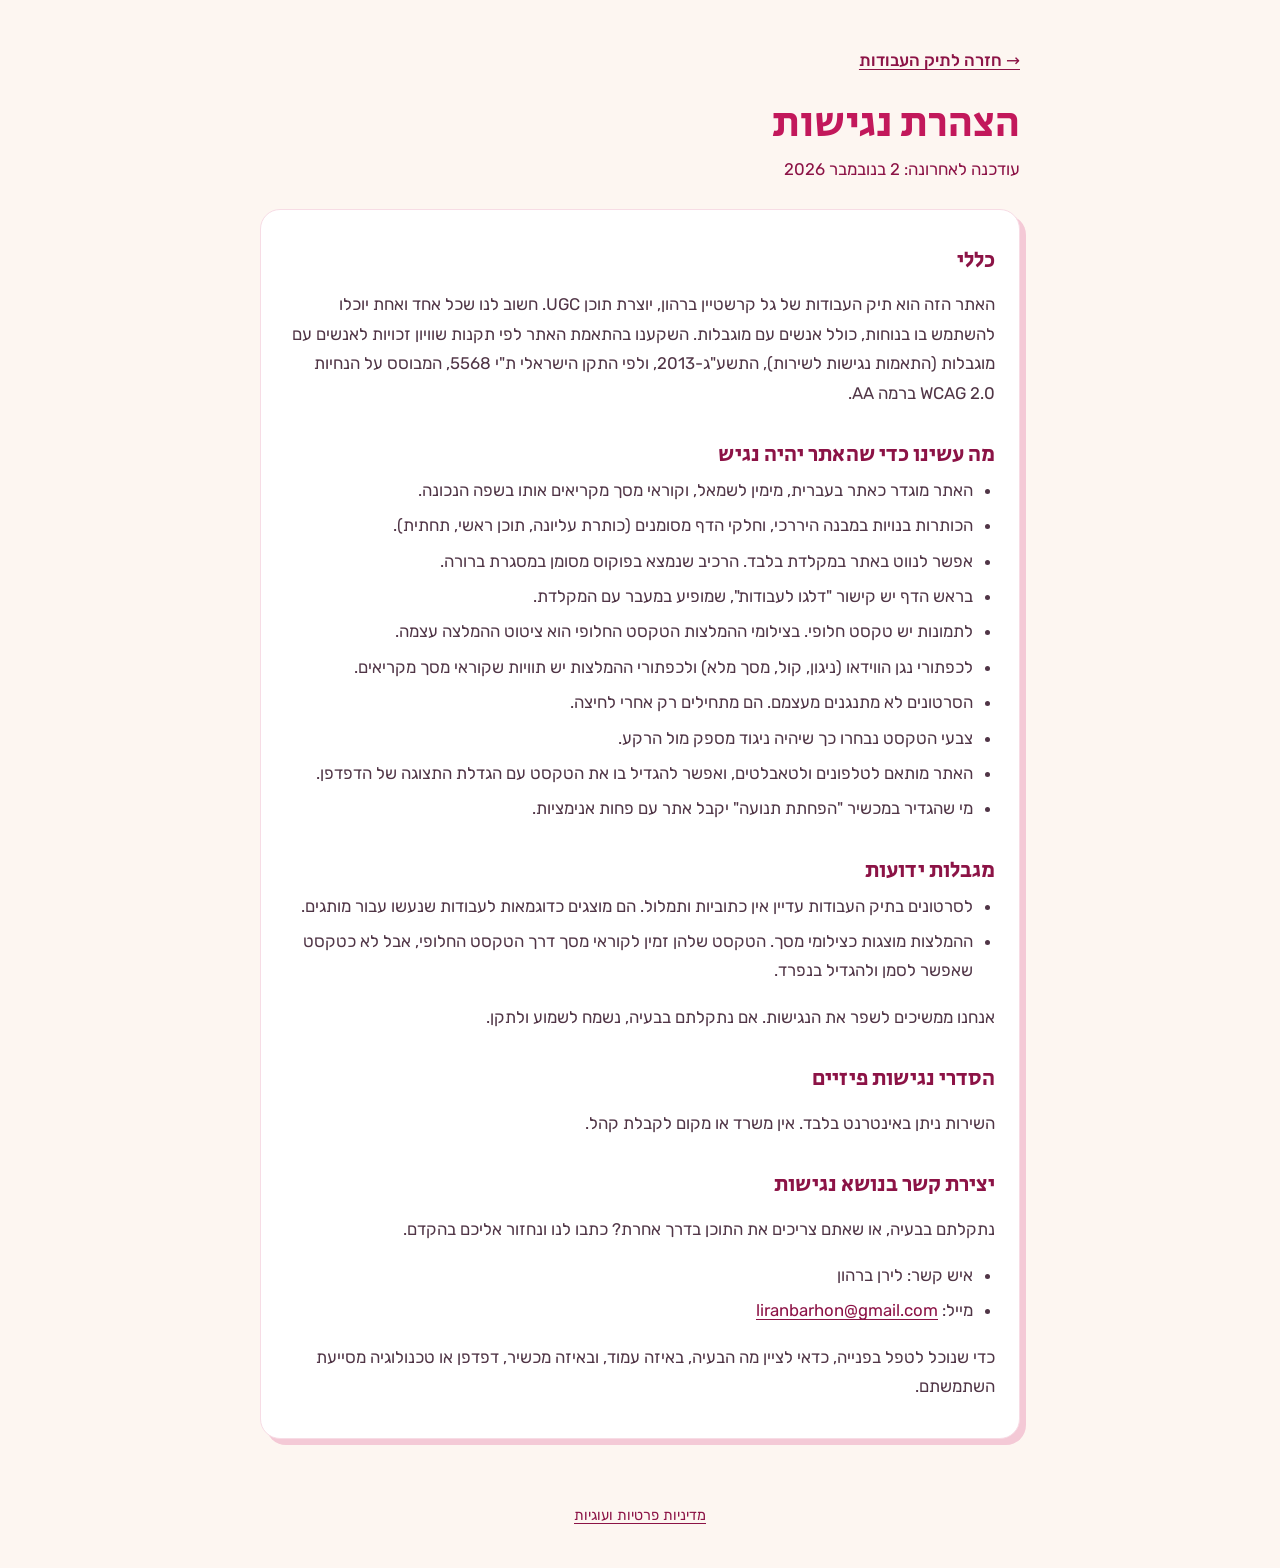
==== accessibility.html @ d241df8f "Add accessibility statement, privacy and cookie policy; self-host fonts Co-Authored-By: Claude Opus " ====
<!doctype html>
<html lang="he" dir="rtl">
<head>
<meta charset="utf-8">
<meta name="viewport" content="width=device-width,initial-scale=1">
<title>הצהרת נגישות | גל קרשטיין ברהון</title>
<meta name="description" content="הצהרת הנגישות של אתר תיק העבודות של גל קרשטיין ברהון.">
<link rel="canonical" href="https://gal-ugc.pages.dev/accessibility.html">
<link rel="stylesheet" href="fonts/fonts.css">
<style>
:root{--cream:#fdf6f1;--blush:#f7dce5;--rose:#f4c9d6;--berry:#c2185b;--berry-dark:#8c1346;--ink:#503546}
*{box-sizing:border-box}
body{margin:0;background:var(--cream);color:var(--ink);font-family:'Rubik',system-ui,sans-serif;font-size:1.05rem;line-height:1.75}
.wrap{width:min(760px,100% - 32px);margin-inline:auto;padding-block:40px 64px}
.back{display:inline-block;color:var(--berry-dark);font-weight:500;text-underline-offset:3px;padding:6px 0}
h1,h2{font-family:'Secular One','Rubik',sans-serif;font-weight:400;line-height:1.2;color:var(--berry-dark)}
h1{font-size:clamp(1.9rem,6vw,2.6rem);margin:18px 0 6px;color:var(--berry)}
h2{font-size:1.35rem;margin:34px 0 8px}
.updated{margin:0 0 24px;color:var(--berry-dark)}
.card{background:#fff;border:1.5px solid var(--blush);border-radius:20px;padding:4px 24px 20px;box-shadow:6px 6px 0 var(--rose)}
ul{padding-inline-start:22px;margin:8px 0}
li{margin-bottom:6px}
a{color:var(--berry-dark);text-underline-offset:3px}
a:focus-visible{outline:3px solid var(--berry);outline-offset:2px}
footer{text-align:center;padding:0 16px 40px;font-size:.9rem}
</style>
</head>
<body>
<div class="wrap">
<a class="back" href="./">→ חזרה לתיק העבודות</a>
<main>
<h1>הצהרת נגישות</h1>
<p class="updated">עודכנה לאחרונה: 2 בנובמבר 2026</p>

<div class="card">
<h2>כללי</h2>
<p>האתר הזה הוא תיק העבודות של גל קרשטיין ברהון, יוצרת תוכן UGC. חשוב לנו שכל אחד ואחת יוכלו להשתמש בו בנוחות, כולל אנשים עם מוגבלות. השקענו בהתאמת האתר לפי תקנות שוויון זכויות לאנשים עם מוגבלות (התאמות נגישות לשירות), התשע"ג-2013, ולפי התקן הישראלי ת"י 5568, המבוסס על הנחיות WCAG 2.0 ברמה AA.</p>

<h2>מה עשינו כדי שהאתר יהיה נגיש</h2>
<ul>
<li>האתר מוגדר כאתר בעברית, מימין לשמאל, וקוראי מסך מקריאים אותו בשפה הנכונה.</li>
<li>הכותרות בנויות במבנה היררכי, וחלקי הדף מסומנים (כותרת עליונה, תוכן ראשי, תחתית).</li>
<li>אפשר לנווט באתר במקלדת בלבד. הרכיב שנמצא בפוקוס מסומן במסגרת ברורה.</li>
<li>בראש הדף יש קישור "דלגו לעבודות", שמופיע במעבר עם המקלדת.</li>
<li>לתמונות יש טקסט חלופי. בצילומי ההמלצות הטקסט החלופי הוא ציטוט ההמלצה עצמה.</li>
<li>לכפתורי נגן הווידאו (ניגון, קול, מסך מלא) ולכפתורי ההמלצות יש תוויות שקוראי מסך מקריאים.</li>
<li>הסרטונים לא מתנגנים מעצמם. הם מתחילים רק אחרי לחיצה.</li>
<li>צבעי הטקסט נבחרו כך שיהיה ניגוד מספק מול הרקע.</li>
<li>האתר מותאם לטלפונים ולטאבלטים, ואפשר להגדיל בו את הטקסט עם הגדלת התצוגה של הדפדפן.</li>
<li>מי שהגדיר במכשיר "הפחתת תנועה" יקבל אתר עם פחות אנימציות.</li>
</ul>

<h2>מגבלות ידועות</h2>
<ul>
<li>לסרטונים בתיק העבודות עדיין אין כתוביות ותמלול. הם מוצגים כדוגמאות לעבודות שנעשו עבור מותגים.</li>
<li>ההמלצות מוצגות כצילומי מסך. הטקסט שלהן זמין לקוראי מסך דרך הטקסט החלופי, אבל לא כטקסט שאפשר לסמן ולהגדיל בנפרד.</li>
</ul>
<p>אנחנו ממשיכים לשפר את הנגישות. אם נתקלתם בבעיה, נשמח לשמוע ולתקן.</p>

<h2>הסדרי נגישות פיזיים</h2>
<p>השירות ניתן באינטרנט בלבד. אין משרד או מקום לקבלת קהל.</p>

<h2>יצירת קשר בנושא נגישות</h2>
<p>נתקלתם בבעיה, או שאתם צריכים את התוכן בדרך אחרת? כתבו לנו ונחזור אליכם בהקדם.</p>
<ul>
<li>איש קשר: לירן ברהון</li>
<li>מייל: <a href="mailto:liranbarhon@gmail.com">liranbarhon@gmail.com</a></li>
</ul>
<p>כדי שנוכל לטפל בפנייה, כדאי לציין מה הבעיה, באיזה עמוד, ובאיזה מכשיר, דפדפן או טכנולוגיה מסייעת השתמשתם.</p>
</div>
</main>
</div>
<footer><a href="privacy.html">מדיניות פרטיות ועוגיות</a></footer>
</body>
</html>
---- fonts/fonts.css ----
/* hebrew */
@font-face {
  font-family: 'Fredoka';
  font-style: normal;
  font-weight: 400;
  font-stretch: 100%;
  font-display: swap;
  src: url(fredoka-X7n64b87HvSqjb_WIi2yDCRwoQ_k7367_DWs89XyHw.woff2) format('woff2');
  unicode-range: U+0307-0308, U+0590-05FF, U+200C-2010, U+20AA, U+25CC, U+FB1D-FB4F;
}
/* latin-ext */
@font-face {
  font-family: 'Fredoka';
  font-style: normal;
  font-weight: 400;
  font-stretch: 100%;
  font-display: swap;
  src: url(fredoka-X7n64b87HvSqjb_WIi2yDCRwoQ_k7367_DWg89XyHw.woff2) format('woff2');
  unicode-range: U+0100-02BA, U+02BD-02C5, U+02C7-02CC, U+02CE-02D7, U+02DD-02FF, U+0304, U+0308, U+0329, U+1D00-1DBF, U+1E00-1E9F, U+1EF2-1EFF, U+2020, U+20A0-20AB, U+20AD-20C4, U+2113, U+2C60-2C7F, U+A720-A7FF;
}
/* latin */
@font-face {
  font-family: 'Fredoka';
  font-style: normal;
  font-weight: 400;
  font-stretch: 100%;
  font-display: swap;
  src: url(fredoka-X7n64b87HvSqjb_WIi2yDCRwoQ_k7367_DWu89U.woff2) format('woff2');
  unicode-range: U+0000-00FF, U+0131, U+0152-0153, U+02BB-02BC, U+02C6, U+02DA, U+02DC, U+0304, U+0308, U+0329, U+2000-206F, U+20AC, U+2122, U+2191, U+2193, U+2212, U+2215, U+FEFF, U+FFFD;
}
/* hebrew */
@font-face {
  font-family: 'Fredoka';
  font-style: normal;
  font-weight: 500;
  font-stretch: 100%;
  font-display: swap;
  src: url(fredoka-X7n64b87HvSqjb_WIi2yDCRwoQ_k7367_DWs89XyHw.woff2) format('woff2');
  unicode-range: U+0307-0308, U+0590-05FF, U+200C-2010, U+20AA, U+25CC, U+FB1D-FB4F;
}
/* latin-ext */
@font-face {
  font-family: 'Fredoka';
  font-style: normal;
  font-weight: 500;
  font-stretch: 100%;
  font-display: swap;
  src: url(fredoka-X7n64b87HvSqjb_WIi2yDCRwoQ_k7367_DWg89XyHw.woff2) format('woff2');
  unicode-range: U+0100-02BA, U+02BD-02C5, U+02C7-02CC, U+02CE-02D7, U+02DD-02FF, U+0304, U+0308, U+0329, U+1D00-1DBF, U+1E00-1E9F, U+1EF2-1EFF, U+2020, U+20A0-20AB, U+20AD-20C4, U+2113, U+2C60-2C7F, U+A720-A7FF;
}
/* latin */
@font-face {
  font-family: 'Fredoka';
  font-style: normal;
  font-weight: 500;
  font-stretch: 100%;
  font-display: swap;
  src: url(fredoka-X7n64b87HvSqjb_WIi2yDCRwoQ_k7367_DWu89U.woff2) format('woff2');
  unicode-range: U+0000-00FF, U+0131, U+0152-0153, U+02BB-02BC, U+02C6, U+02DA, U+02DC, U+0304, U+0308, U+0329, U+2000-206F, U+20AC, U+2122, U+2191, U+2193, U+2212, U+2215, U+FEFF, U+FFFD;
}
/* hebrew */
@font-face {
  font-family: 'Rubik';
  font-style: normal;
  font-weight: 400;
  font-display: swap;
  src: url(rubik-iJWKBXyIfDnIV7nDrXyi0A.woff2) format('woff2');
  unicode-range: U+0307-0308, U+0590-05FF, U+200C-2010, U+20AA, U+25CC, U+FB1D-FB4F;
}
/* latin-ext */
@font-face {
  font-family: 'Rubik';
  font-style: normal;
  font-weight: 400;
  font-display: swap;
  src: url(rubik-iJWKBXyIfDnIV7nPrXyi0A.woff2) format('woff2');
  unicode-range: U+0100-02BA, U+02BD-02C5, U+02C7-02CC, U+02CE-02D7, U+02DD-02FF, U+0304, U+0308, U+0329, U+1D00-1DBF, U+1E00-1E9F, U+1EF2-1EFF, U+2020, U+20A0-20AB, U+20AD-20C4, U+2113, U+2C60-2C7F, U+A720-A7FF;
}
/* latin */
@font-face {
  font-family: 'Rubik';
  font-style: normal;
  font-weight: 400;
  font-display: swap;
  src: url(rubik-iJWKBXyIfDnIV7nBrXw.woff2) format('woff2');
  unicode-range: U+0000-00FF, U+0131, U+0152-0153, U+02BB-02BC, U+02C6, U+02DA, U+02DC, U+0304, U+0308, U+0329, U+2000-206F, U+20AC, U+2122, U+2191, U+2193, U+2212, U+2215, U+FEFF, U+FFFD;
}
/* hebrew */
@font-face {
  font-family: 'Rubik';
  font-style: normal;
  font-weight: 500;
  font-display: swap;
  src: url(rubik-iJWKBXyIfDnIV7nDrXyi0A.woff2) format('woff2');
  unicode-range: U+0307-0308, U+0590-05FF, U+200C-2010, U+20AA, U+25CC, U+FB1D-FB4F;
}
/* latin-ext */
@font-face {
  font-family: 'Rubik';
  font-style: normal;
  font-weight: 500;
  font-display: swap;
  src: url(rubik-iJWKBXyIfDnIV7nPrXyi0A.woff2) format('woff2');
  unicode-range: U+0100-02BA, U+02BD-02C5, U+02C7-02CC, U+02CE-02D7, U+02DD-02FF, U+0304, U+0308, U+0329, U+1D00-1DBF, U+1E00-1E9F, U+1EF2-1EFF, U+2020, U+20A0-20AB, U+20AD-20C4, U+2113, U+2C60-2C7F, U+A720-A7FF;
}
/* latin */
@font-face {
  font-family: 'Rubik';
  font-style: normal;
  font-weight: 500;
  font-display: swap;
  src: url(rubik-iJWKBXyIfDnIV7nBrXw.woff2) format('woff2');
  unicode-range: U+0000-00FF, U+0131, U+0152-0153, U+02BB-02BC, U+02C6, U+02DA, U+02DC, U+0304, U+0308, U+0329, U+2000-206F, U+20AC, U+2122, U+2191, U+2193, U+2212, U+2215, U+FEFF, U+FFFD;
}
/* hebrew */
@font-face {
  font-family: 'Rubik';
  font-style: normal;
  font-weight: 700;
  font-display: swap;
  src: url(rubik-iJWKBXyIfDnIV7nDrXyi0A.woff2) format('woff2');
  unicode-range: U+0307-0308, U+0590-05FF, U+200C-2010, U+20AA, U+25CC, U+FB1D-FB4F;
}
/* latin-ext */
@font-face {
  font-family: 'Rubik';
  font-style: normal;
  font-weight: 700;
  font-display: swap;
  src: url(rubik-iJWKBXyIfDnIV7nPrXyi0A.woff2) format('woff2');
  unicode-range: U+0100-02BA, U+02BD-02C5, U+02C7-02CC, U+02CE-02D7, U+02DD-02FF, U+0304, U+0308, U+0329, U+1D00-1DBF, U+1E00-1E9F, U+1EF2-1EFF, U+2020, U+20A0-20AB, U+20AD-20C4, U+2113, U+2C60-2C7F, U+A720-A7FF;
}
/* latin */
@font-face {
  font-family: 'Rubik';
  font-style: normal;
  font-weight: 700;
  font-display: swap;
  src: url(rubik-iJWKBXyIfDnIV7nBrXw.woff2) format('woff2');
  unicode-range: U+0000-00FF, U+0131, U+0152-0153, U+02BB-02BC, U+02C6, U+02DA, U+02DC, U+0304, U+0308, U+0329, U+2000-206F, U+20AC, U+2122, U+2191, U+2193, U+2212, U+2215, U+FEFF, U+FFFD;
}
/* hebrew */
@font-face {
  font-family: 'Secular One';
  font-style: normal;
  font-weight: 400;
  font-display: swap;
  src: url(secularone-8QINdiTajsj_87rMuMdKyqDgOOhLLA.woff2) format('woff2');
  unicode-range: U+0307-0308, U+0590-05FF, U+200C-2010, U+20AA, U+25CC, U+FB1D-FB4F;
}
/* latin-ext */
@font-face {
  font-family: 'Secular One';
  font-style: normal;
  font-weight: 400;
  font-display: swap;
  src: url(secularone-8QINdiTajsj_87rMuMdKyqDsOOhLLA.woff2) format('woff2');
  unicode-range: U+0100-02BA, U+02BD-02C5, U+02C7-02CC, U+02CE-02D7, U+02DD-02FF, U+0304, U+0308, U+0329, U+1D00-1DBF, U+1E00-1E9F, U+1EF2-1EFF, U+2020, U+20A0-20AB, U+20AD-20C4, U+2113, U+2C60-2C7F, U+A720-A7FF;
}
/* latin */
@font-face {
  font-family: 'Secular One';
  font-style: normal;
  font-weight: 400;
  font-display: swap;
  src: url(secularone-8QINdiTajsj_87rMuMdKyqDiOOg.woff2) format('woff2');
  unicode-range: U+0000-00FF, U+0131, U+0152-0153, U+02BB-02BC, U+02C6, U+02DA, U+02DC, U+0304, U+0308, U+0329, U+2000-206F, U+20AC, U+2122, U+2191, U+2193, U+2212, U+2215, U+FEFF, U+FFFD;
}
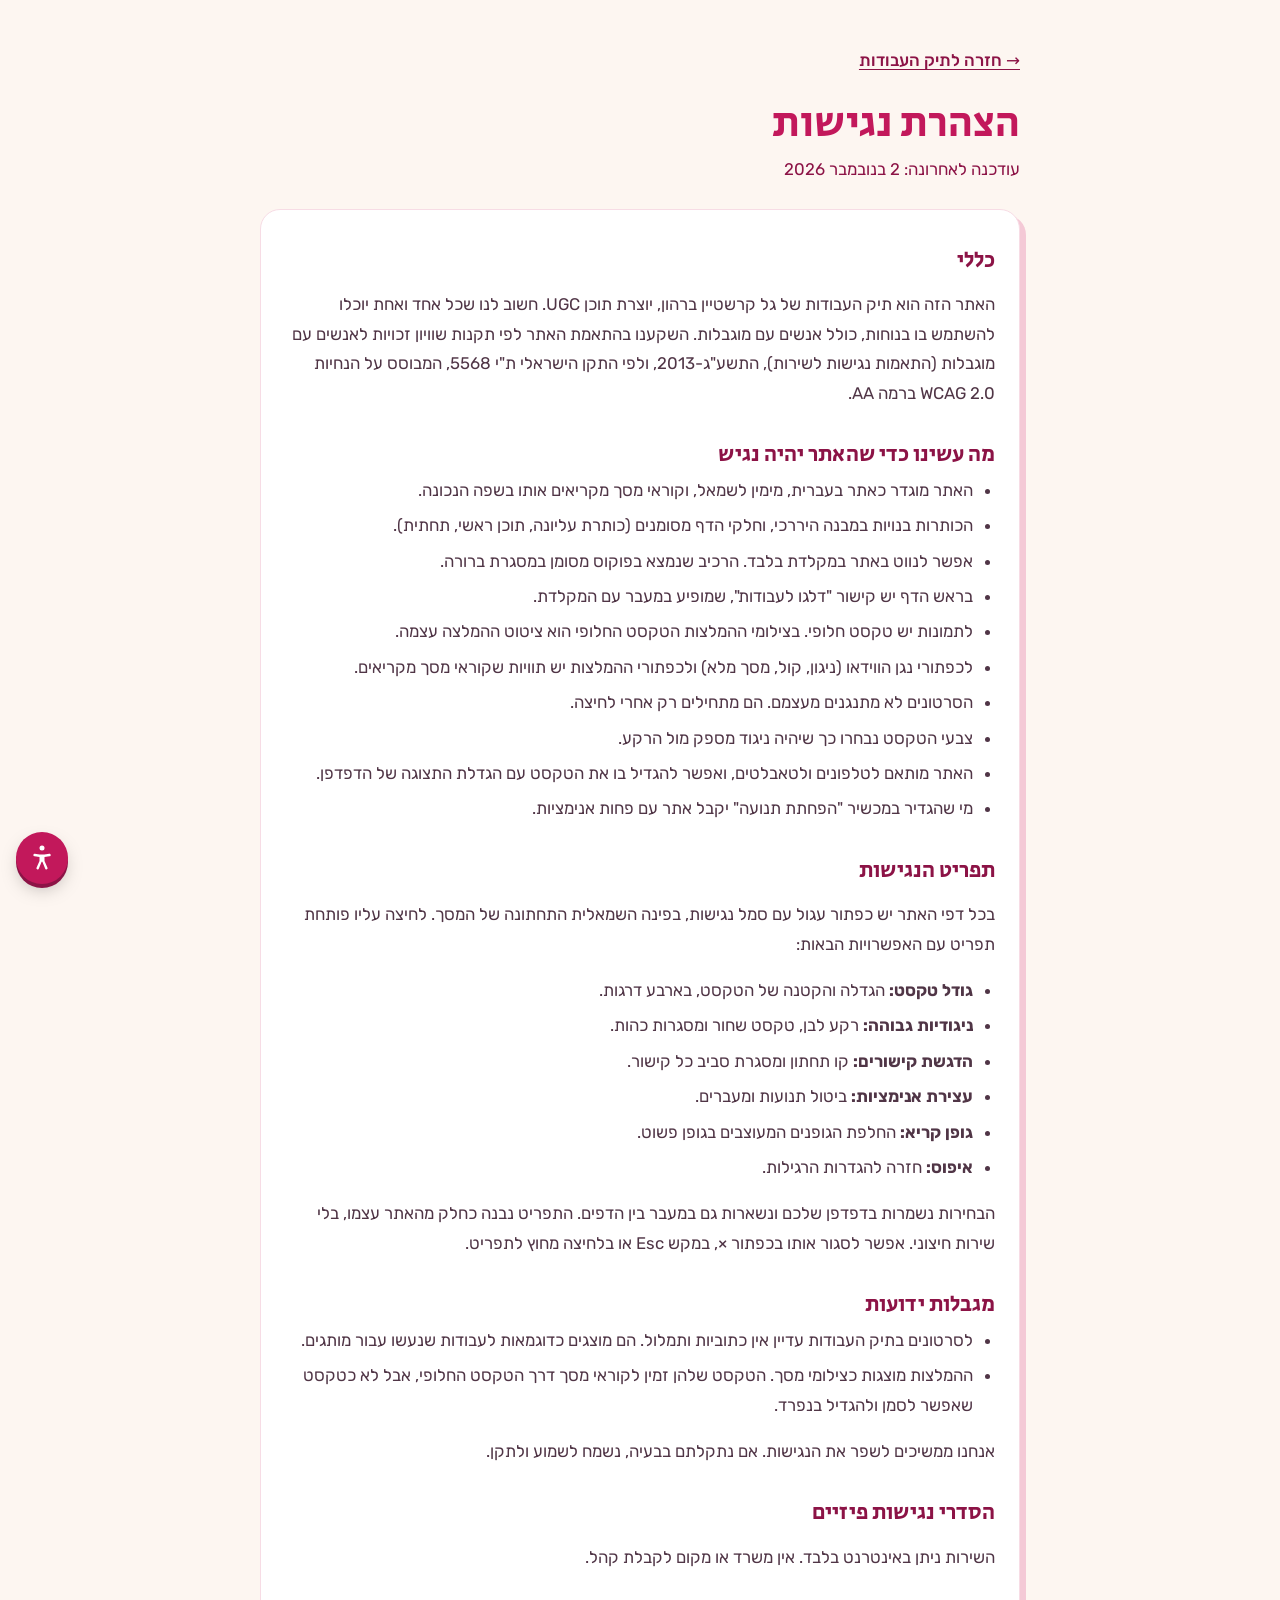
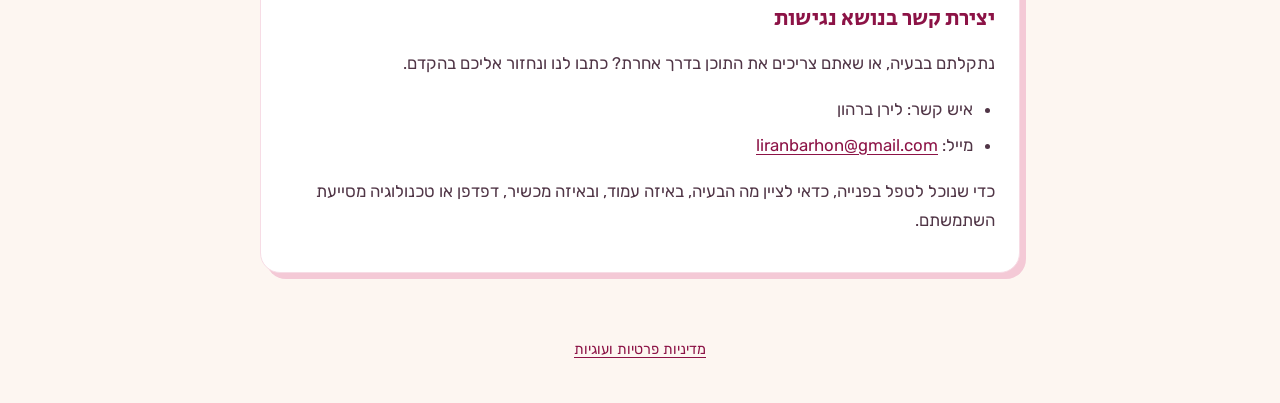
==== commit 86a3235f: "Built-in accessibility menu: text size, contrast, links, stop animations, readable font Co-Authored-" ====
--- a/accessibility.html
+++ b/accessibility.html
@@ -7,6 +7,8 @@
 <meta name="description" content="הצהרת הנגישות של אתר תיק העבודות של גל קרשטיין ברהון.">
 <link rel="canonical" href="https://gal-ugc.pages.dev/accessibility.html">
 <link rel="stylesheet" href="fonts/fonts.css">
+<link rel="stylesheet" href="a11y.css">
+<script src="a11y.js"></script>
 <style>
 :root{--cream:#fdf6f1;--blush:#f7dce5;--rose:#f4c9d6;--berry:#c2185b;--berry-dark:#8c1346;--ink:#503546}
 *{box-sizing:border-box}
@@ -50,6 +52,18 @@
 <li>מי שהגדיר במכשיר "הפחתת תנועה" יקבל אתר עם פחות אנימציות.</li>
 </ul>
 
+<h2>תפריט הנגישות</h2>
+<p>בכל דפי האתר יש כפתור עגול עם סמל נגישות, בפינה השמאלית התחתונה של המסך. לחיצה עליו פותחת תפריט עם האפשרויות הבאות:</p>
+<ul>
+<li><strong>גודל טקסט:</strong> הגדלה והקטנה של הטקסט, בארבע דרגות.</li>
+<li><strong>ניגודיות גבוהה:</strong> רקע לבן, טקסט שחור ומסגרות כהות.</li>
+<li><strong>הדגשת קישורים:</strong> קו תחתון ומסגרת סביב כל קישור.</li>
+<li><strong>עצירת אנימציות:</strong> ביטול תנועות ומעברים.</li>
+<li><strong>גופן קריא:</strong> החלפת הגופנים המעוצבים בגופן פשוט.</li>
+<li><strong>איפוס:</strong> חזרה להגדרות הרגילות.</li>
+</ul>
+<p>הבחירות נשמרות בדפדפן שלכם ונשארות גם במעבר בין הדפים. התפריט נבנה כחלק מהאתר עצמו, בלי שירות חיצוני. אפשר לסגור אותו בכפתור ×, במקש Esc או בלחיצה מחוץ לתפריט.</p>
+
 <h2>מגבלות ידועות</h2>
 <ul>
 <li>לסרטונים בתיק העבודות עדיין אין כתוביות ותמלול. הם מוצגים כדוגמאות לעבודות שנעשו עבור מותגים.</li>
--- a/a11y.css
+++ b/a11y.css
@@ -0,0 +1,44 @@
+/* Accessibility menu: floating button + panel. Settings are classes on <html>, saved in localStorage by a11y.js. */
+html{font-size:calc(100% * var(--a11y-fs,1))}
+
+.a11y{position:fixed;z-index:40;left:16px;bottom:calc(16px + env(safe-area-inset-bottom,0px));width:52px;height:52px;border:0;padding:0;border-radius:50%;background:#c2185b;color:#fff;display:grid;place-items:center;cursor:pointer;box-shadow:0 4px 0 #8c1346,0 8px 20px -6px rgba(0,0,0,.35);transition:bottom .25s}
+.a11y svg{width:30px;height:30px}
+.a11y:focus-visible{outline:3px solid #8c1346;outline-offset:3px}
+body.has-cookie .a11y{bottom:calc(var(--cookie-h,150px) + 16px)}
+
+.a11y-panel{position:fixed;z-index:41;left:16px;bottom:calc(80px + env(safe-area-inset-bottom,0px));width:min(320px,calc(100vw - 32px));max-height:calc(100vh - 110px);overflow:auto;background:#fff;color:#2b1a24;border:2px solid #f4c9d6;border-radius:20px;padding:16px;box-shadow:0 18px 44px -14px rgba(80,53,70,.5);font-family:'Rubik',system-ui,sans-serif;font-size:16px;line-height:1.4;direction:rtl}
+body.has-cookie .a11y-panel{bottom:calc(var(--cookie-h,150px) + 80px)}
+.a11y-panel[hidden]{display:none}
+.a11y-panel h2{font:700 18px/1.2 'Rubik',system-ui,sans-serif;margin:0 0 12px;color:#8c1346;display:flex;justify-content:space-between;align-items:center}
+.a11y-panel .x{width:36px;height:36px;border:0;border-radius:50%;background:#fdf6f1;color:#8c1346;font-size:22px;line-height:1;cursor:pointer}
+.a11y-panel .size{display:flex;align-items:center;gap:8px;margin-bottom:10px}
+.a11y-panel .size span{flex:1;font-weight:500}
+.a11y-panel .grid{display:grid;grid-template-columns:1fr 1fr;gap:8px}
+.a11y-panel button.o{font:500 15px/1.25 'Rubik',system-ui,sans-serif;min-height:52px;padding:8px 10px;border-radius:14px;border:2px solid #f4c9d6;background:#fdf6f1;color:#2b1a24;cursor:pointer;text-align:center}
+.a11y-panel .size button.o{min-height:44px;width:52px;padding:0;font-weight:700;font-size:17px}
+.a11y-panel button.o[aria-pressed="true"]{background:#c2185b;border-color:#8c1346;color:#fff}
+.a11y-panel button:focus-visible,.a11y-panel a:focus-visible{outline:3px solid #8c1346;outline-offset:2px}
+.a11y-panel .foot{display:flex;justify-content:space-between;align-items:center;gap:10px;margin-top:12px;padding-top:12px;border-top:2px dashed #f7dce5}
+.a11y-panel .foot a{color:#8c1346;font-weight:500;text-underline-offset:3px}
+.a11y-panel .foot button{font:700 15px 'Rubik',system-ui,sans-serif;background:none;border:2px solid #8c1346;color:#8c1346;border-radius:999px;padding:7px 14px;cursor:pointer}
+
+/* high contrast */
+html.a11y-contrast{--cream:#fff;--blush:#fff;--rose:#000;--berry:#8c1346;--berry-dark:#5a0b2d;--ink:#000;--coral:#a3330f;--tape:#d9d9d9}
+html.a11y-contrast body,html.a11y-contrast .hero,html.a11y-contrast .reviews,html.a11y-contrast .brands{background:#fff!important;color:#000}
+html.a11y-contrast .lead .what,html.a11y-contrast .value,html.a11y-contrast p,html.a11y-contrast li{color:#000!important;opacity:1!important}
+html.a11y-contrast .card,html.a11y-contrast .note,html.a11y-contrast .logo,html.a11y-contrast .card-box,html.a11y-contrast footer a{border:2px solid #000!important}
+html.a11y-contrast .how{background:#000}
+
+/* highlight links */
+html.a11y-links a{text-decoration:underline!important;text-decoration-thickness:2px!important;text-underline-offset:3px}
+html.a11y-links a:not(.a11y-keep){outline:2px dashed currentColor;outline-offset:2px}
+
+/* stop animations */
+html.a11y-still{scroll-behavior:auto!important}
+html.a11y-still *,html.a11y-still *::before,html.a11y-still *::after{animation:none!important;transition:none!important}
+html.a11y-still .card,html.a11y-still .note,html.a11y-still .card:hover,html.a11y-still .btn:hover,html.a11y-still .logo:hover{transform:none!important}
+
+/* readable font */
+html.a11y-font body,html.a11y-font body *:not(svg):not(path):not(circle){font-family:Arial,Helvetica,sans-serif!important;letter-spacing:normal!important}
+
+@media (prefers-reduced-motion:reduce){.a11y{transition:none}}
